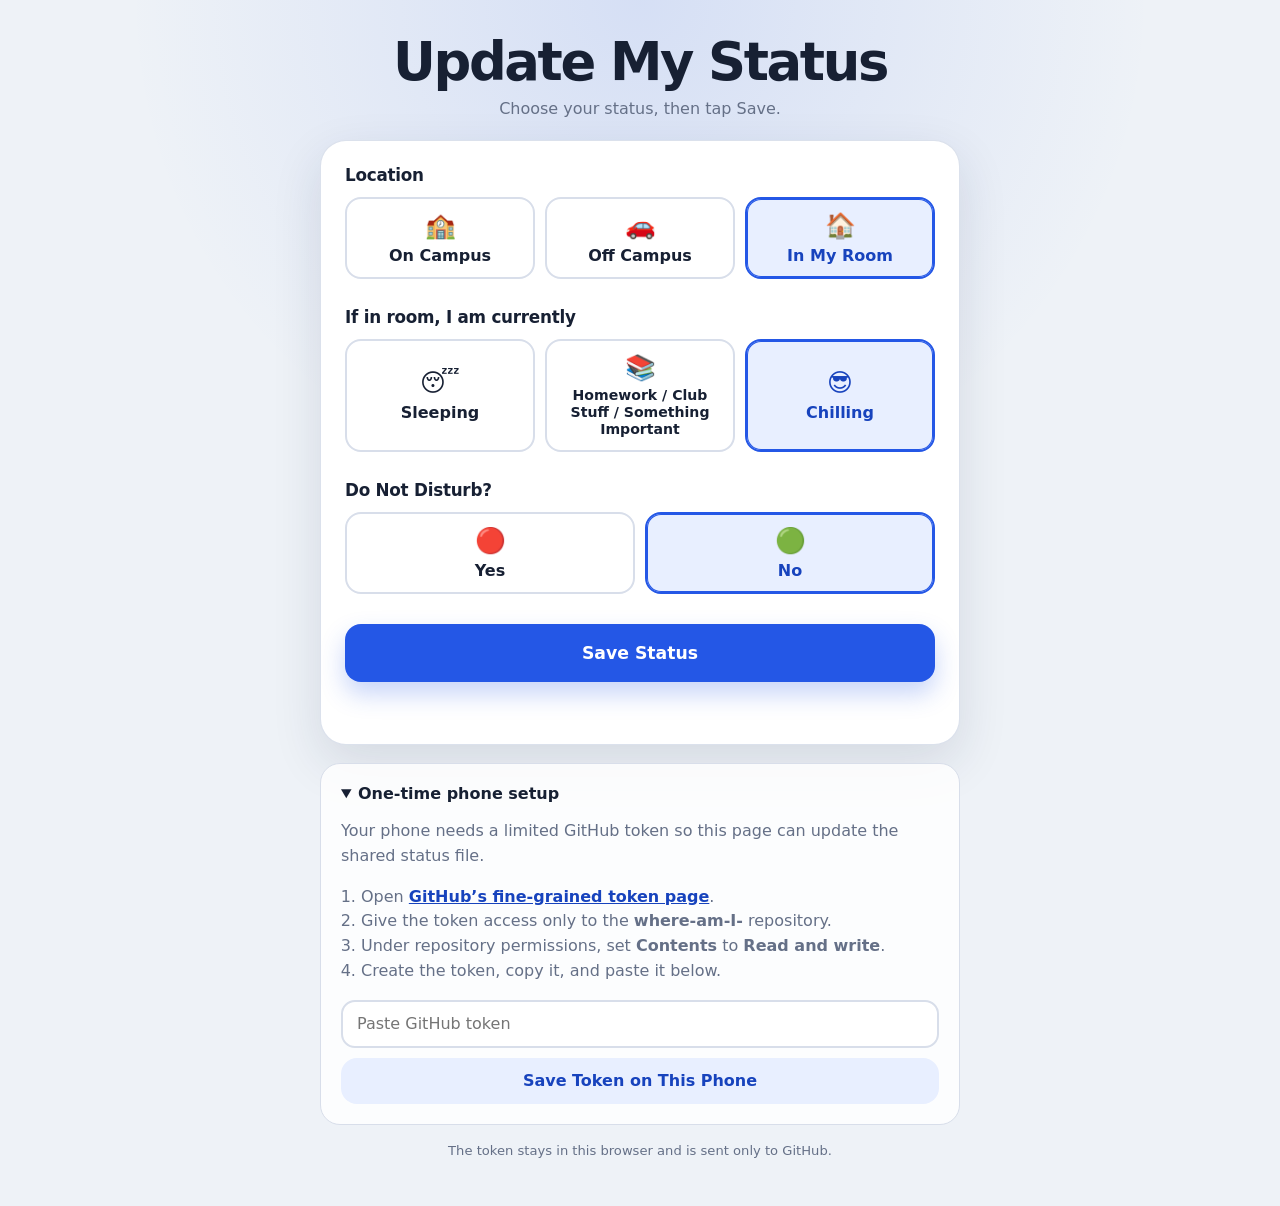
==== update.html @ cc8bf390 "Add files via upload" ====
<!doctype html>
<html lang="en">
<head>
  <meta charset="utf-8">
  <meta name="viewport" content="width=device-width, initial-scale=1, viewport-fit=cover">
  <meta name="theme-color" content="#2457e6">
  <meta name="description" content="Update location, room activity, and do not disturb status.">
  <title>Update My Status</title>
  <link rel="stylesheet" href="./styles.css?v=1">
</head>
<body>
  <main class="page-shell">
    <header class="page-header">
      <h1>Update My Status</h1>
      <p>Choose your status, then tap Save.</p>
    </header>

    <section class="card form-card">
      <div class="form-section">
        <h2>Location</h2>
        <div class="choice-grid location-grid" data-group="location">
          <button class="choice-button" type="button" data-value="campus" aria-pressed="false">
            <span class="choice-icon" aria-hidden="true">🏫</span>
            On Campus
          </button>
          <button class="choice-button" type="button" data-value="offCampus" aria-pressed="false">
            <span class="choice-icon" aria-hidden="true">🚗</span>
            Off Campus
          </button>
          <button class="choice-button" type="button" data-value="room" aria-pressed="true">
            <span class="choice-icon" aria-hidden="true">🏠</span>
            In My Room
          </button>
        </div>
      </div>

      <div id="activitySection" class="form-section">
        <h2>If in room, I am currently</h2>
        <div class="choice-grid" data-group="activity">
          <button class="choice-button" type="button" data-value="sleeping" aria-pressed="false">
            <span class="choice-icon" aria-hidden="true">😴</span>
            Sleeping
          </button>
          <button class="choice-button long-label" type="button" data-value="working" aria-pressed="false">
            <span class="choice-icon" aria-hidden="true">📚</span>
            Homework / Club Stuff / Something Important
          </button>
          <button class="choice-button" type="button" data-value="chilling" aria-pressed="true">
            <span class="choice-icon" aria-hidden="true">😎</span>
            Chilling
          </button>
        </div>
      </div>

      <div class="form-section">
        <h2>Do Not Disturb?</h2>
        <div class="choice-grid two" data-group="doNotDisturb">
          <button class="choice-button" type="button" data-value="true" aria-pressed="false">
            <span class="choice-icon" aria-hidden="true">🔴</span>
            Yes
          </button>
          <button class="choice-button" type="button" data-value="false" aria-pressed="true">
            <span class="choice-icon" aria-hidden="true">🟢</span>
            No
          </button>
        </div>
      </div>

      <button id="saveButton" class="save-button" type="button">Save Status</button>
      <p id="saveMessage" class="save-message" role="status" aria-live="polite"></p>
    </section>

    <details id="setupCard" class="setup-card">
      <summary>One-time phone setup</summary>
      <p>Your phone needs a limited GitHub token so this page can update the shared status file.</p>
      <ol>
        <li>Open <a href="https://github.com/settings/personal-access-tokens/new" target="_blank" rel="noreferrer">GitHub’s fine-grained token page</a>.</li>
        <li>Give the token access only to the <strong>where-am-I-</strong> repository.</li>
        <li>Under repository permissions, set <strong>Contents</strong> to <strong>Read and write</strong>.</li>
        <li>Create the token, copy it, and paste it below.</li>
      </ol>

      <div class="token-row">
        <input id="tokenInput" class="token-input" type="password" autocomplete="off" spellcheck="false" placeholder="Paste GitHub token">
        <button id="saveTokenButton" class="secondary-button" type="button">Save Token on This Phone</button>
      </div>

      <div id="connectionLine" class="connection-line hidden">
        <span>GitHub is connected on this phone.</span>
        <button id="forgetTokenButton" class="text-button" type="button">Forget token</button>
      </div>
    </details>

    <p class="footer-note">The token stays in this browser and is sent only to GitHub.</p>
  </main>

  <script>
    (() => {
      "use strict";

      const owner = "ajohnson2942";
      const repo = "where-am-I-";
      const branch = "main";
      const statusPath = "status.json";
      const tokenStorageKey = "whereAmI.githubToken.where-am-I-";

      const state = {
        location: "room",
        activity: "chilling",
        doNotDisturb: false
      };

      const activitySection = document.getElementById("activitySection");
      const saveButton = document.getElementById("saveButton");
      const saveMessage = document.getElementById("saveMessage");
      const setupCard = document.getElementById("setupCard");
      const tokenInput = document.getElementById("tokenInput");
      const saveTokenButton = document.getElementById("saveTokenButton");
      const forgetTokenButton = document.getElementById("forgetTokenButton");
      const connectionLine = document.getElementById("connectionLine");

      function getToken() {
        return localStorage.getItem(tokenStorageKey) || "";
      }

      function setMessage(text, type = "") {
        saveMessage.textContent = text;
        saveMessage.className = `save-message ${type}`.trim();
      }

      function updateTokenUi() {
        const connected = Boolean(getToken());
        connectionLine.classList.toggle("hidden", !connected);
        tokenInput.classList.toggle("hidden", connected);
        saveTokenButton.classList.toggle("hidden", connected);
        setupCard.open = !connected;
      }

      function updateActivityVisibility() {
        activitySection.classList.toggle("hidden", state.location !== "room");
      }

      function selectButton(groupName, value) {
        const group = document.querySelector(`[data-group="${groupName}"]`);
        if (!group) return;

        group.querySelectorAll(".choice-button").forEach(button => {
          button.setAttribute("aria-pressed", String(button.dataset.value === String(value)));
        });
      }

      function applyStateToButtons() {
        selectButton("location", state.location);
        selectButton("activity", state.activity);
        selectButton("doNotDisturb", state.doNotDisturb);
        updateActivityVisibility();
      }

      function decodeBase64Utf8(value) {
        const binary = atob(value.replace(/\n/g, ""));
        const bytes = Uint8Array.from(binary, character => character.charCodeAt(0));
        return new TextDecoder().decode(bytes);
      }

      function encodeBase64Utf8(value) {
        const bytes = new TextEncoder().encode(value);
        let binary = "";
        bytes.forEach(byte => {
          binary += String.fromCharCode(byte);
        });
        return btoa(binary);
      }

      async function getStatusFile(token = "") {
        const url = `https://api.github.com/repos/${owner}/${repo}/contents/${statusPath}?ref=${branch}&t=${Date.now()}`;
        const headers = {
          Accept: "application/vnd.github+json",
          "X-GitHub-Api-Version": "2022-11-28"
        };

        if (token) {
          headers.Authorization = `Bearer ${token}`;
        }

        const response = await fetch(url, {
          cache: "no-store",
          headers
        });

        if (!response.ok) {
          const body = await response.json().catch(() => ({}));
          throw new Error(body.message || `GitHub returned ${response.status}`);
        }

        return response.json();
      }

      async function loadCurrentStatus() {
        try {
          const file = await getStatusFile();
          const current = JSON.parse(decodeBase64Utf8(file.content));
          state.location = current.location || state.location;
          state.activity = current.activity || state.activity;
          state.doNotDisturb = Boolean(current.doNotDisturb);
          applyStateToButtons();
        } catch (error) {
          console.warn("Could not preload current status:", error);
        }
      }

      async function saveStatus() {
        const token = getToken();

        if (!token) {
          setupCard.open = true;
          tokenInput.focus();
          setMessage("Complete the one-time phone setup first.", "error");
          return;
        }

        saveButton.disabled = true;
        saveButton.textContent = "Saving…";
        setMessage("");

        try {
          const currentFile = await getStatusFile(token);
          const status = {
            location: state.location,
            activity: state.activity,
            doNotDisturb: state.doNotDisturb,
            updatedAt: new Date().toISOString()
          };

          const response = await fetch(`https://api.github.com/repos/${owner}/${repo}/contents/${statusPath}`, {
            method: "PUT",
            headers: {
              Accept: "application/vnd.github+json",
              Authorization: `Bearer ${token}`,
              "Content-Type": "application/json",
              "X-GitHub-Api-Version": "2022-11-28"
            },
            body: JSON.stringify({
              message: "Update room status",
              content: encodeBase64Utf8(`${JSON.stringify(status, null, 2)}\n`),
              sha: currentFile.sha,
              branch
            })
          });

          if (!response.ok) {
            const body = await response.json().catch(() => ({}));
            throw new Error(body.message || `GitHub returned ${response.status}`);
          }

          setMessage("Status updated everywhere.", "success");
        } catch (error) {
          console.error(error);
          setMessage(`Could not save: ${error.message}`, "error");
        } finally {
          saveButton.disabled = false;
          saveButton.textContent = "Save Status";
        }
      }

      document.querySelectorAll("[data-group]").forEach(group => {
        group.addEventListener("click", event => {
          const button = event.target.closest(".choice-button");
          if (!button) return;

          const groupName = group.dataset.group;
          const rawValue = button.dataset.value;

          if (groupName === "doNotDisturb") {
            state.doNotDisturb = rawValue === "true";
          } else {
            state[groupName] = rawValue;
          }

          selectButton(groupName, rawValue);
          updateActivityVisibility();
          setMessage("");
        });
      });

      saveButton.addEventListener("click", saveStatus);

      saveTokenButton.addEventListener("click", () => {
        const token = tokenInput.value.trim();

        if (!token) {
          setMessage("Paste your GitHub token first.", "error");
          return;
        }

        localStorage.setItem(tokenStorageKey, token);
        tokenInput.value = "";
        updateTokenUi();
        setMessage("Phone connected. You can now save your status.", "success");
      });

      forgetTokenButton.addEventListener("click", () => {
        localStorage.removeItem(tokenStorageKey);
        updateTokenUi();
        setMessage("The saved token was removed from this phone.");
      });

      updateTokenUi();
      applyStateToButtons();
      loadCurrentStatus();

    })();
  </script>
</body>
</html>
---- styles.css ----
:root {
  color-scheme: light;
  --background: #eef2f7;
  --card: #ffffff;
  --text: #172033;
  --muted: #657087;
  --border: #d8deea;
  --primary: #2457e6;
  --primary-dark: #1743bd;
  --selected-bg: #e8efff;
  --success: #137a3e;
  --success-bg: #e5f7ec;
  --danger: #b42318;
  --danger-bg: #fee9e7;
  --shadow: 0 18px 50px rgba(25, 39, 72, 0.12);
}

* {
  box-sizing: border-box;
}

html {
  min-height: 100%;
  background: var(--background);
}

body {
  min-height: 100vh;
  margin: 0;
  color: var(--text);
  background:
    radial-gradient(circle at top, rgba(36, 87, 230, 0.12), transparent 32rem),
    var(--background);
  font-family: Inter, ui-sans-serif, system-ui, -apple-system, BlinkMacSystemFont, "Segoe UI", sans-serif;
}

button,
input {
  font: inherit;
}

.page-shell {
  width: min(100% - 28px, 640px);
  margin: 0 auto;
  padding: 36px 0 48px;
}

.page-header {
  margin-bottom: 22px;
  text-align: center;
}

.page-header h1 {
  margin: 0;
  font-size: clamp(2rem, 8vw, 3.3rem);
  line-height: 1;
  letter-spacing: -0.045em;
}

.page-header p {
  margin: 10px 0 0;
  color: var(--muted);
  font-size: 1rem;
}

.card {
  overflow: hidden;
  border: 1px solid rgba(216, 222, 234, 0.9);
  border-radius: 26px;
  background: var(--card);
  box-shadow: var(--shadow);
}

.status-section {
  padding: 26px;
  text-align: center;
}

.status-section + .status-section {
  border-top: 1px solid var(--border);
}

.status-label {
  margin: 0 0 13px;
  color: var(--muted);
  font-size: 0.84rem;
  font-weight: 800;
  letter-spacing: 0.11em;
  text-transform: uppercase;
}

.status-value {
  display: flex;
  align-items: center;
  justify-content: center;
  gap: 12px;
  margin: 0;
  font-size: clamp(1.65rem, 7vw, 2.35rem);
  font-weight: 850;
  line-height: 1.12;
  letter-spacing: -0.035em;
}

.status-value.long {
  font-size: clamp(1.35rem, 5.5vw, 1.9rem);
}

.status-icon {
  flex: 0 0 auto;
  font-size: 1.05em;
}

.dnd-pill {
  display: inline-flex;
  min-width: 112px;
  align-items: center;
  justify-content: center;
  border-radius: 999px;
  padding: 10px 24px;
  font-size: 1.45rem;
  font-weight: 900;
}

.dnd-pill.yes {
  color: var(--danger);
  background: var(--danger-bg);
}

.dnd-pill.no {
  color: var(--success);
  background: var(--success-bg);
}

.loading,
.error-message {
  padding: 44px 26px;
  text-align: center;
}

.loading {
  color: var(--muted);
}

.error-message {
  color: var(--danger);
  font-weight: 700;
}

.form-card {
  padding: 24px;
}

.form-section + .form-section {
  margin-top: 28px;
}

.form-section h2 {
  margin: 0 0 12px;
  font-size: 1.05rem;
  letter-spacing: -0.015em;
}

.choice-grid {
  display: grid;
  grid-template-columns: repeat(3, minmax(0, 1fr));
  gap: 10px;
}

.choice-grid.two {
  grid-template-columns: repeat(2, minmax(0, 1fr));
}

.choice-button {
  min-height: 74px;
  border: 2px solid var(--border);
  border-radius: 16px;
  padding: 12px 10px;
  color: var(--text);
  background: #fff;
  cursor: pointer;
  font-weight: 750;
  line-height: 1.2;
  transition: border-color 120ms ease, background 120ms ease, transform 120ms ease;
  -webkit-tap-highlight-color: transparent;
}

.choice-button:active {
  transform: scale(0.98);
}

.choice-button[aria-pressed="true"] {
  border-color: var(--primary);
  color: var(--primary-dark);
  background: var(--selected-bg);
  box-shadow: inset 0 0 0 1px var(--primary);
}

.choice-button .choice-icon {
  display: block;
  margin-bottom: 5px;
  font-size: 1.55rem;
}

.choice-button.long-label {
  font-size: 0.88rem;
}

.save-button,
.secondary-button {
  width: 100%;
  border: 0;
  border-radius: 16px;
  cursor: pointer;
  font-weight: 850;
  -webkit-tap-highlight-color: transparent;
}

.save-button {
  min-height: 58px;
  margin-top: 30px;
  color: #fff;
  background: var(--primary);
  font-size: 1.08rem;
  box-shadow: 0 12px 24px rgba(36, 87, 230, 0.25);
}

.save-button:hover {
  background: var(--primary-dark);
}

.save-button:disabled {
  cursor: wait;
  opacity: 0.64;
}

.secondary-button {
  min-height: 46px;
  color: var(--primary-dark);
  background: var(--selected-bg);
}

.setup-card {
  margin-top: 18px;
  padding: 20px;
  border: 1px solid var(--border);
  border-radius: 20px;
  background: rgba(255, 255, 255, 0.84);
}

.setup-card summary {
  cursor: pointer;
  font-weight: 850;
}

.setup-card p,
.setup-card ol {
  color: var(--muted);
  line-height: 1.55;
}

.setup-card ol {
  padding-left: 1.25rem;
}

.setup-card a {
  color: var(--primary-dark);
  font-weight: 750;
}

.token-row {
  display: grid;
  gap: 10px;
}

.token-input {
  width: 100%;
  min-height: 48px;
  border: 2px solid var(--border);
  border-radius: 14px;
  padding: 0 14px;
  color: var(--text);
  background: #fff;
}

.token-input:focus {
  border-color: var(--primary);
  outline: 3px solid rgba(36, 87, 230, 0.14);
}

.connection-line {
  display: flex;
  align-items: center;
  justify-content: space-between;
  gap: 12px;
  margin-top: 14px;
  color: var(--muted);
  font-size: 0.9rem;
}

.text-button {
  border: 0;
  padding: 4px;
  color: var(--danger);
  background: transparent;
  cursor: pointer;
  font-weight: 750;
}

.save-message {
  min-height: 24px;
  margin: 14px 0 0;
  text-align: center;
  font-weight: 750;
}

.save-message.success {
  color: var(--success);
}

.save-message.error {
  color: var(--danger);
}

.hidden {
  display: none !important;
}

.footer-note {
  margin: 18px 0 0;
  color: var(--muted);
  text-align: center;
  font-size: 0.82rem;
}

@media (max-width: 520px) {
  .page-shell {
    padding-top: 24px;
  }

  .status-section,
  .form-card {
    padding: 20px;
  }

  .choice-grid {
    grid-template-columns: 1fr;
  }

  .choice-grid.location-grid {
    grid-template-columns: repeat(3, minmax(0, 1fr));
  }

  .location-grid .choice-button {
    min-height: 88px;
    padding-inline: 5px;
    font-size: 0.82rem;
  }
}

@media (prefers-reduced-motion: reduce) {
  * {
    scroll-behavior: auto !important;
    transition: none !important;
  }
}
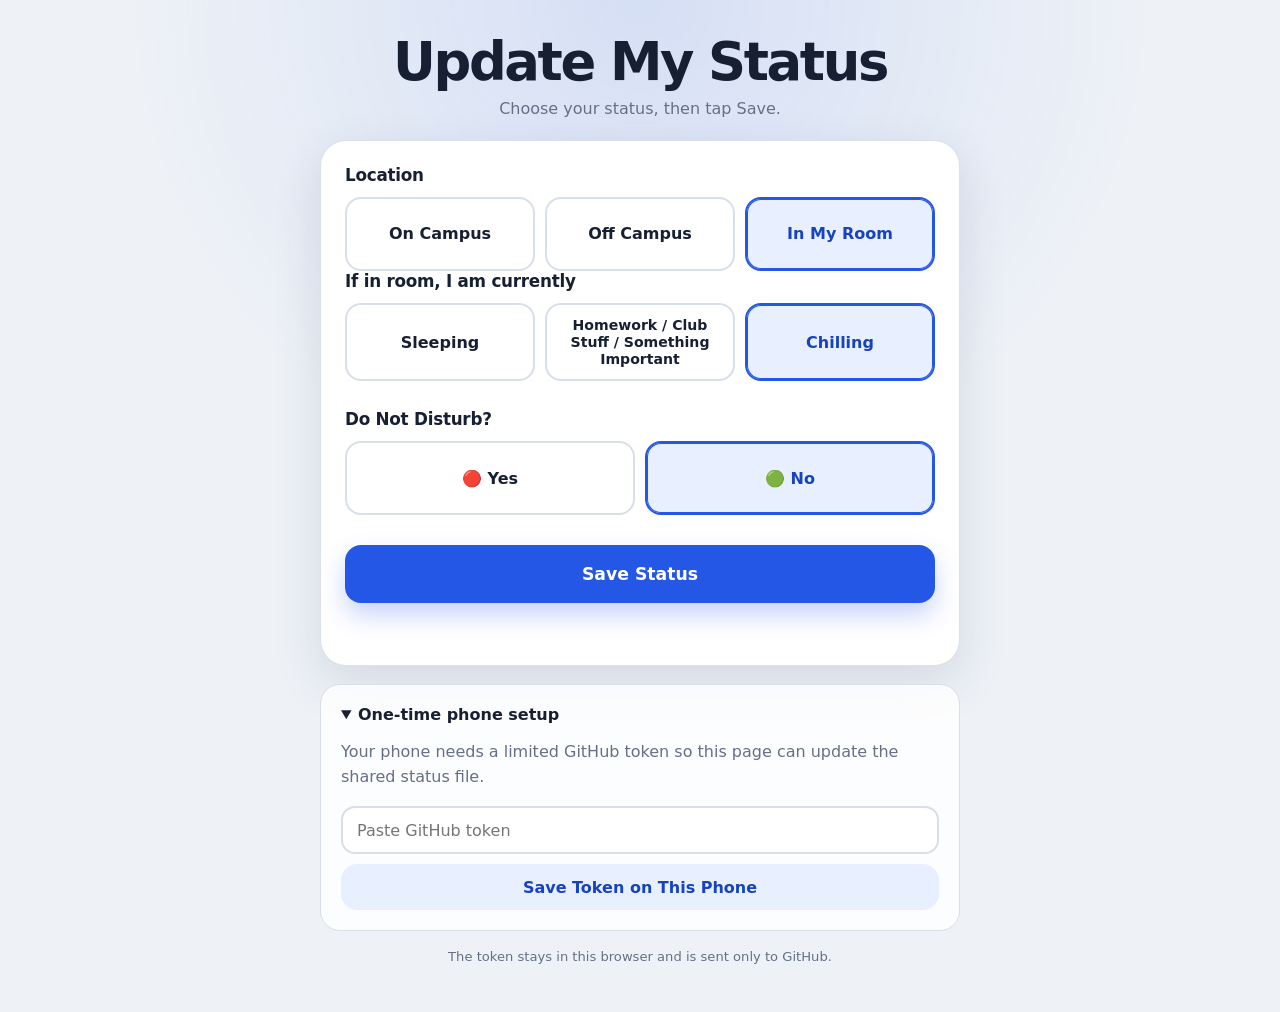
==== commit aa129ce0: "Simplify status display and room-only options" ====
--- a/update.html
+++ b/update.html
@@ -6,7 +6,7 @@
   <meta name="theme-color" content="#2457e6">
   <meta name="description" content="Update location, room activity, and do not disturb status.">
   <title>Update My Status</title>
-  <link rel="stylesheet" href="./styles.css?v=1">
+  <link rel="stylesheet" href="./styles.css?v=2">
 </head>
 <body>
   <main class="page-shell">
@@ -19,50 +19,28 @@
       <div class="form-section">
         <h2>Location</h2>
         <div class="choice-grid location-grid" data-group="location">
-          <button class="choice-button" type="button" data-value="campus" aria-pressed="false">
-            <span class="choice-icon" aria-hidden="true">🏫</span>
-            On Campus
-          </button>
-          <button class="choice-button" type="button" data-value="offCampus" aria-pressed="false">
-            <span class="choice-icon" aria-hidden="true">🚗</span>
-            Off Campus
-          </button>
-          <button class="choice-button" type="button" data-value="room" aria-pressed="true">
-            <span class="choice-icon" aria-hidden="true">🏠</span>
-            In My Room
-          </button>
+          <button class="choice-button" type="button" data-value="campus" aria-pressed="false">On Campus</button>
+          <button class="choice-button" type="button" data-value="offCampus" aria-pressed="false">Off Campus</button>
+          <button class="choice-button" type="button" data-value="room" aria-pressed="true">In My Room</button>
         </div>
       </div>
 
-      <div id="activitySection" class="form-section">
-        <h2>If in room, I am currently</h2>
-        <div class="choice-grid" data-group="activity">
-          <button class="choice-button" type="button" data-value="sleeping" aria-pressed="false">
-            <span class="choice-icon" aria-hidden="true">😴</span>
-            Sleeping
-          </button>
-          <button class="choice-button long-label" type="button" data-value="working" aria-pressed="false">
-            <span class="choice-icon" aria-hidden="true">📚</span>
-            Homework / Club Stuff / Something Important
-          </button>
-          <button class="choice-button" type="button" data-value="chilling" aria-pressed="true">
-            <span class="choice-icon" aria-hidden="true">😎</span>
-            Chilling
-          </button>
+      <div id="roomOnlySection">
+        <div id="activitySection" class="form-section">
+          <h2>If in room, I am currently</h2>
+          <div class="choice-grid" data-group="activity">
+            <button class="choice-button" type="button" data-value="sleeping" aria-pressed="false">Sleeping</button>
+            <button class="choice-button long-label" type="button" data-value="working" aria-pressed="false">Homework / Club Stuff / Something Important</button>
+            <button class="choice-button" type="button" data-value="chilling" aria-pressed="true">Chilling</button>
+          </div>
         </div>
-      </div>
-
-      <div class="form-section">
-        <h2>Do Not Disturb?</h2>
-        <div class="choice-grid two" data-group="doNotDisturb">
-          <button class="choice-button" type="button" data-value="true" aria-pressed="false">
-            <span class="choice-icon" aria-hidden="true">🔴</span>
-            Yes
-          </button>
-          <button class="choice-button" type="button" data-value="false" aria-pressed="true">
-            <span class="choice-icon" aria-hidden="true">🟢</span>
-            No
-          </button>
+
+        <div class="form-section">
+          <h2>Do Not Disturb?</h2>
+          <div class="choice-grid two" data-group="doNotDisturb">
+            <button class="choice-button" type="button" data-value="true" aria-pressed="false"><span aria-hidden="true">🔴</span> Yes</button>
+            <button class="choice-button" type="button" data-value="false" aria-pressed="true"><span aria-hidden="true">🟢</span> No</button>
+          </div>
         </div>
       </div>
 
@@ -73,18 +51,10 @@
     <details id="setupCard" class="setup-card">
       <summary>One-time phone setup</summary>
       <p>Your phone needs a limited GitHub token so this page can update the shared status file.</p>
-      <ol>
-        <li>Open <a href="https://github.com/settings/personal-access-tokens/new" target="_blank" rel="noreferrer">GitHub’s fine-grained token page</a>.</li>
-        <li>Give the token access only to the <strong>where-am-I-</strong> repository.</li>
-        <li>Under repository permissions, set <strong>Contents</strong> to <strong>Read and write</strong>.</li>
-        <li>Create the token, copy it, and paste it below.</li>
-      </ol>
-
       <div class="token-row">
         <input id="tokenInput" class="token-input" type="password" autocomplete="off" spellcheck="false" placeholder="Paste GitHub token">
         <button id="saveTokenButton" class="secondary-button" type="button">Save Token on This Phone</button>
       </div>
-
       <div id="connectionLine" class="connection-line hidden">
         <span>GitHub is connected on this phone.</span>
         <button id="forgetTokenButton" class="text-button" type="button">Forget token</button>
@@ -99,18 +69,14 @@
       "use strict";
 
       const owner = "ajohnson2942";
-      const repo = "where-am-I-";
+      const repo = "Where-am-I-";
       const branch = "main";
       const statusPath = "status.json";
       const tokenStorageKey = "whereAmI.githubToken.where-am-I-";
 
-      const state = {
-        location: "room",
-        activity: "chilling",
-        doNotDisturb: false
-      };
-
-      const activitySection = document.getElementById("activitySection");
+      const state = { location: "room", activity: "chilling", doNotDisturb: false };
+
+      const roomOnlySection = document.getElementById("roomOnlySection");
       const saveButton = document.getElementById("saveButton");
       const saveMessage = document.getElementById("saveMessage");
       const setupCard = document.getElementById("setupCard");
@@ -119,9 +85,7 @@
       const forgetTokenButton = document.getElementById("forgetTokenButton");
       const connectionLine = document.getElementById("connectionLine");
 
-      function getToken() {
-        return localStorage.getItem(tokenStorageKey) || "";
-      }
+      function getToken() { return localStorage.getItem(tokenStorageKey) || ""; }
 
       function setMessage(text, type = "") {
         saveMessage.textContent = text;
@@ -136,14 +100,13 @@
         setupCard.open = !connected;
       }
 
-      function updateActivityVisibility() {
-        activitySection.classList.toggle("hidden", state.location !== "room");
+      function updateRoomOnlyVisibility() {
+        roomOnlySection.classList.toggle("hidden", state.location !== "room");
       }
 
       function selectButton(groupName, value) {
         const group = document.querySelector(`[data-group="${groupName}"]`);
         if (!group) return;
-
         group.querySelectorAll(".choice-button").forEach(button => {
           button.setAttribute("aria-pressed", String(button.dataset.value === String(value)));
         });
@@ -153,7 +116,7 @@
         selectButton("location", state.location);
         selectButton("activity", state.activity);
         selectButton("doNotDisturb", state.doNotDisturb);
-        updateActivityVisibility();
+        updateRoomOnlyVisibility();
       }
 
       function decodeBase64Utf8(value) {
@@ -165,33 +128,19 @@
       function encodeBase64Utf8(value) {
         const bytes = new TextEncoder().encode(value);
         let binary = "";
-        bytes.forEach(byte => {
-          binary += String.fromCharCode(byte);
-        });
+        bytes.forEach(byte => { binary += String.fromCharCode(byte); });
         return btoa(binary);
       }
 
       async function getStatusFile(token = "") {
         const url = `https://api.github.com/repos/${owner}/${repo}/contents/${statusPath}?ref=${branch}&t=${Date.now()}`;
-        const headers = {
-          Accept: "application/vnd.github+json",
-          "X-GitHub-Api-Version": "2022-11-28"
-        };
-
-        if (token) {
-          headers.Authorization = `Bearer ${token}`;
-        }
-
-        const response = await fetch(url, {
-          cache: "no-store",
-          headers
-        });
-
+        const headers = { Accept: "application/vnd.github+json", "X-GitHub-Api-Version": "2022-11-28" };
+        if (token) headers.Authorization = `Bearer ${token}`;
+        const response = await fetch(url, { cache: "no-store", headers });
         if (!response.ok) {
           const body = await response.json().catch(() => ({}));
           throw new Error(body.message || `GitHub returned ${response.status}`);
         }
-
         return response.json();
       }
 
@@ -210,7 +159,6 @@
 
       async function saveStatus() {
         const token = getToken();
-
         if (!token) {
           setupCard.open = true;
           tokenInput.focus();
@@ -251,7 +199,6 @@
             const body = await response.json().catch(() => ({}));
             throw new Error(body.message || `GitHub returned ${response.status}`);
           }
-
           setMessage("Status updated everywhere.", "success");
         } catch (error) {
           console.error(error);
@@ -266,38 +213,28 @@
         group.addEventListener("click", event => {
           const button = event.target.closest(".choice-button");
           if (!button) return;
-
           const groupName = group.dataset.group;
           const rawValue = button.dataset.value;
-
-          if (groupName === "doNotDisturb") {
-            state.doNotDisturb = rawValue === "true";
-          } else {
-            state[groupName] = rawValue;
-          }
-
+          if (groupName === "doNotDisturb") state.doNotDisturb = rawValue === "true";
+          else state[groupName] = rawValue;
           selectButton(groupName, rawValue);
-          updateActivityVisibility();
+          updateRoomOnlyVisibility();
           setMessage("");
         });
       });
 
       saveButton.addEventListener("click", saveStatus);
-
       saveTokenButton.addEventListener("click", () => {
         const token = tokenInput.value.trim();
-
         if (!token) {
           setMessage("Paste your GitHub token first.", "error");
           return;
         }
-
         localStorage.setItem(tokenStorageKey, token);
         tokenInput.value = "";
         updateTokenUi();
         setMessage("Phone connected. You can now save your status.", "success");
       });
-
       forgetTokenButton.addEventListener("click", () => {
         localStorage.removeItem(tokenStorageKey);
         updateTokenUi();
@@ -307,7 +244,6 @@
       updateTokenUi();
       applyStateToButtons();
       loadCurrentStatus();
-
     })();
   </script>
 </body>
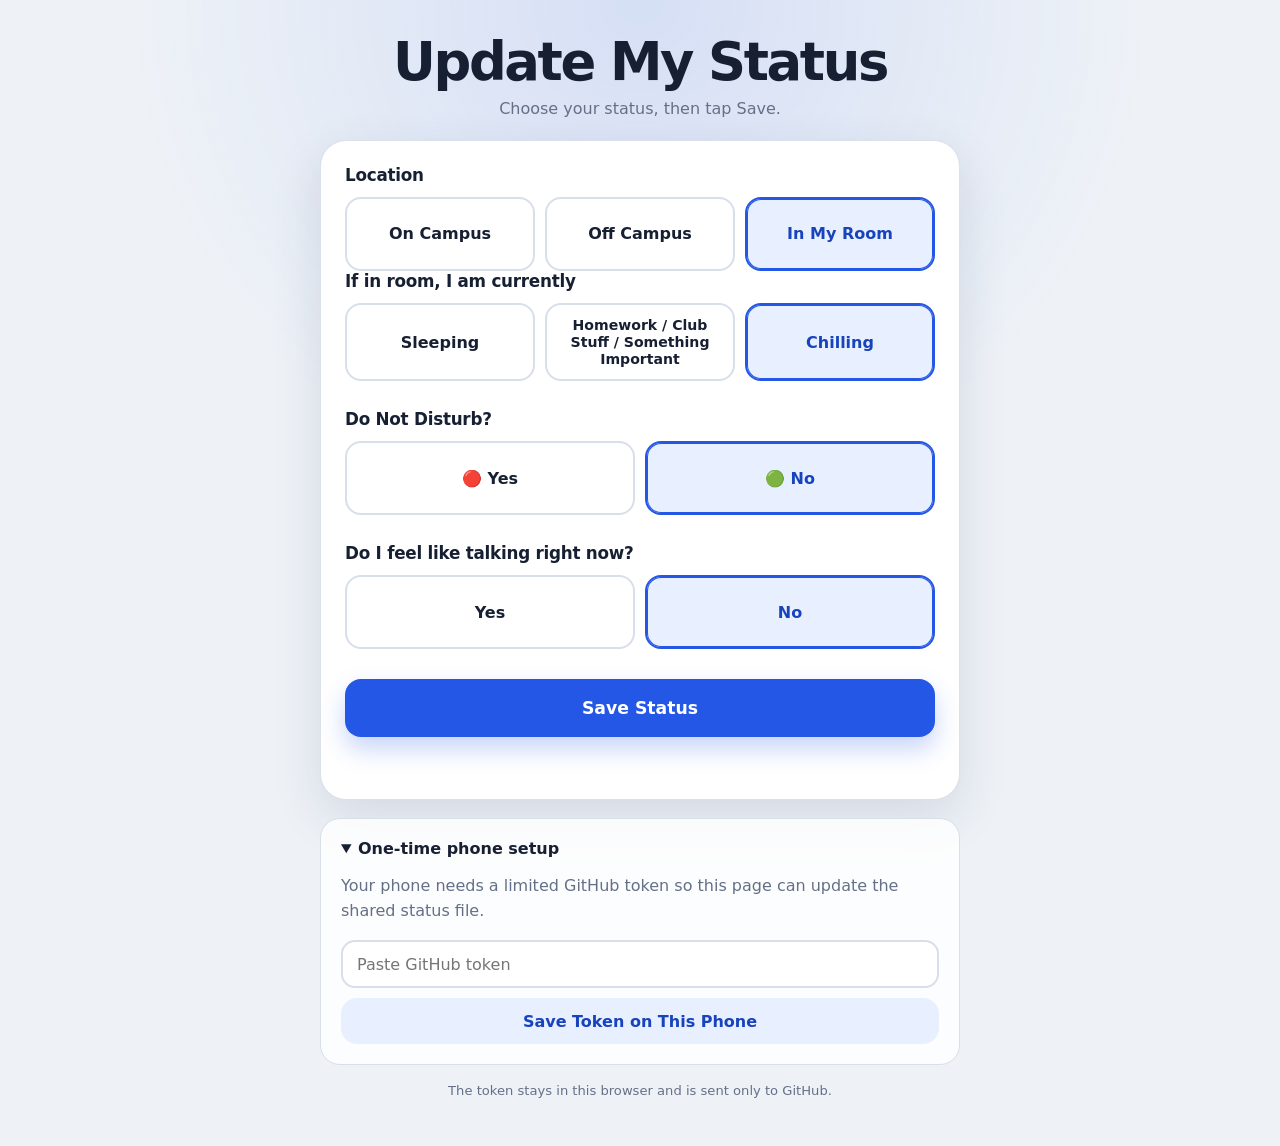
==== commit df341c06: "Add talking right now status" ====
--- a/update.html
+++ b/update.html
@@ -4,9 +4,9 @@
   <meta charset="utf-8">
   <meta name="viewport" content="width=device-width, initial-scale=1, viewport-fit=cover">
   <meta name="theme-color" content="#2457e6">
-  <meta name="description" content="Update location, room activity, and do not disturb status.">
+  <meta name="description" content="Update location, room activity, and availability status.">
   <title>Update My Status</title>
-  <link rel="stylesheet" href="./styles.css?v=2">
+  <link rel="stylesheet" href="./styles.css?v=3">
 </head>
 <body>
   <main class="page-shell">
@@ -26,7 +26,7 @@
       </div>
 
       <div id="roomOnlySection">
-        <div id="activitySection" class="form-section">
+        <div class="form-section">
           <h2>If in room, I am currently</h2>
           <div class="choice-grid" data-group="activity">
             <button class="choice-button" type="button" data-value="sleeping" aria-pressed="false">Sleeping</button>
@@ -42,6 +42,14 @@
             <button class="choice-button" type="button" data-value="false" aria-pressed="true"><span aria-hidden="true">🟢</span> No</button>
           </div>
         </div>
+
+        <div class="form-section">
+          <h2>Do I feel like talking right now?</h2>
+          <div class="choice-grid two" data-group="feelsLikeTalking">
+            <button class="choice-button" type="button" data-value="true" aria-pressed="false">Yes</button>
+            <button class="choice-button" type="button" data-value="false" aria-pressed="true">No</button>
+          </div>
+        </div>
       </div>
 
       <button id="saveButton" class="save-button" type="button">Save Status</button>
@@ -67,15 +75,12 @@
   <script>
     (() => {
       "use strict";
-
       const owner = "ajohnson2942";
       const repo = "Where-am-I-";
       const branch = "main";
       const statusPath = "status.json";
       const tokenStorageKey = "whereAmI.githubToken.where-am-I-";
-
-      const state = { location: "room", activity: "chilling", doNotDisturb: false };
-
+      const state = { location: "room", activity: "chilling", doNotDisturb: false, feelsLikeTalking: false };
       const roomOnlySection = document.getElementById("roomOnlySection");
       const saveButton = document.getElementById("saveButton");
       const saveMessage = document.getElementById("saveMessage");
@@ -86,12 +91,7 @@
       const connectionLine = document.getElementById("connectionLine");
 
       function getToken() { return localStorage.getItem(tokenStorageKey) || ""; }
-
-      function setMessage(text, type = "") {
-        saveMessage.textContent = text;
-        saveMessage.className = `save-message ${type}`.trim();
-      }
-
+      function setMessage(text, type = "") { saveMessage.textContent = text; saveMessage.className = `save-message ${type}`.trim(); }
       function updateTokenUi() {
         const connected = Boolean(getToken());
         connectionLine.classList.toggle("hidden", !connected);
@@ -99,11 +99,7 @@
         saveTokenButton.classList.toggle("hidden", connected);
         setupCard.open = !connected;
       }
-
-      function updateRoomOnlyVisibility() {
-        roomOnlySection.classList.toggle("hidden", state.location !== "room");
-      }
-
+      function updateRoomOnlyVisibility() { roomOnlySection.classList.toggle("hidden", state.location !== "room"); }
       function selectButton(groupName, value) {
         const group = document.querySelector(`[data-group="${groupName}"]`);
         if (!group) return;
@@ -111,27 +107,24 @@
           button.setAttribute("aria-pressed", String(button.dataset.value === String(value)));
         });
       }
-
       function applyStateToButtons() {
         selectButton("location", state.location);
         selectButton("activity", state.activity);
         selectButton("doNotDisturb", state.doNotDisturb);
+        selectButton("feelsLikeTalking", state.feelsLikeTalking);
         updateRoomOnlyVisibility();
       }
-
       function decodeBase64Utf8(value) {
         const binary = atob(value.replace(/\n/g, ""));
         const bytes = Uint8Array.from(binary, character => character.charCodeAt(0));
         return new TextDecoder().decode(bytes);
       }
-
       function encodeBase64Utf8(value) {
         const bytes = new TextEncoder().encode(value);
         let binary = "";
         bytes.forEach(byte => { binary += String.fromCharCode(byte); });
         return btoa(binary);
       }
-
       async function getStatusFile(token = "") {
         const url = `https://api.github.com/repos/${owner}/${repo}/contents/${statusPath}?ref=${branch}&t=${Date.now()}`;
         const headers = { Accept: "application/vnd.github+json", "X-GitHub-Api-Version": "2022-11-28" };
@@ -143,7 +136,6 @@
         }
         return response.json();
       }
-
       async function loadCurrentStatus() {
         try {
           const file = await getStatusFile();
@@ -151,12 +143,12 @@
           state.location = current.location || state.location;
           state.activity = current.activity || state.activity;
           state.doNotDisturb = Boolean(current.doNotDisturb);
+          state.feelsLikeTalking = Boolean(current.feelsLikeTalking);
           applyStateToButtons();
         } catch (error) {
           console.warn("Could not preload current status:", error);
         }
       }
-
       async function saveStatus() {
         const token = getToken();
         if (!token) {
@@ -165,20 +157,18 @@
           setMessage("Complete the one-time phone setup first.", "error");
           return;
         }
-
         saveButton.disabled = true;
         saveButton.textContent = "Saving…";
         setMessage("");
-
         try {
           const currentFile = await getStatusFile(token);
           const status = {
             location: state.location,
             activity: state.activity,
             doNotDisturb: state.doNotDisturb,
+            feelsLikeTalking: state.feelsLikeTalking,
             updatedAt: new Date().toISOString()
           };
-
           const response = await fetch(`https://api.github.com/repos/${owner}/${repo}/contents/${statusPath}`, {
             method: "PUT",
             headers: {
@@ -194,7 +184,6 @@
               branch
             })
           });
-
           if (!response.ok) {
             const body = await response.json().catch(() => ({}));
             throw new Error(body.message || `GitHub returned ${response.status}`);
@@ -208,21 +197,19 @@
           saveButton.textContent = "Save Status";
         }
       }
-
       document.querySelectorAll("[data-group]").forEach(group => {
         group.addEventListener("click", event => {
           const button = event.target.closest(".choice-button");
           if (!button) return;
           const groupName = group.dataset.group;
           const rawValue = button.dataset.value;
-          if (groupName === "doNotDisturb") state.doNotDisturb = rawValue === "true";
+          if (groupName === "doNotDisturb" || groupName === "feelsLikeTalking") state[groupName] = rawValue === "true";
           else state[groupName] = rawValue;
           selectButton(groupName, rawValue);
           updateRoomOnlyVisibility();
           setMessage("");
         });
       });
-
       saveButton.addEventListener("click", saveStatus);
       saveTokenButton.addEventListener("click", () => {
         const token = tokenInput.value.trim();
@@ -240,7 +227,6 @@
         updateTokenUi();
         setMessage("The saved token was removed from this phone.");
       });
-
       updateTokenUi();
       applyStateToButtons();
       loadCurrentStatus();
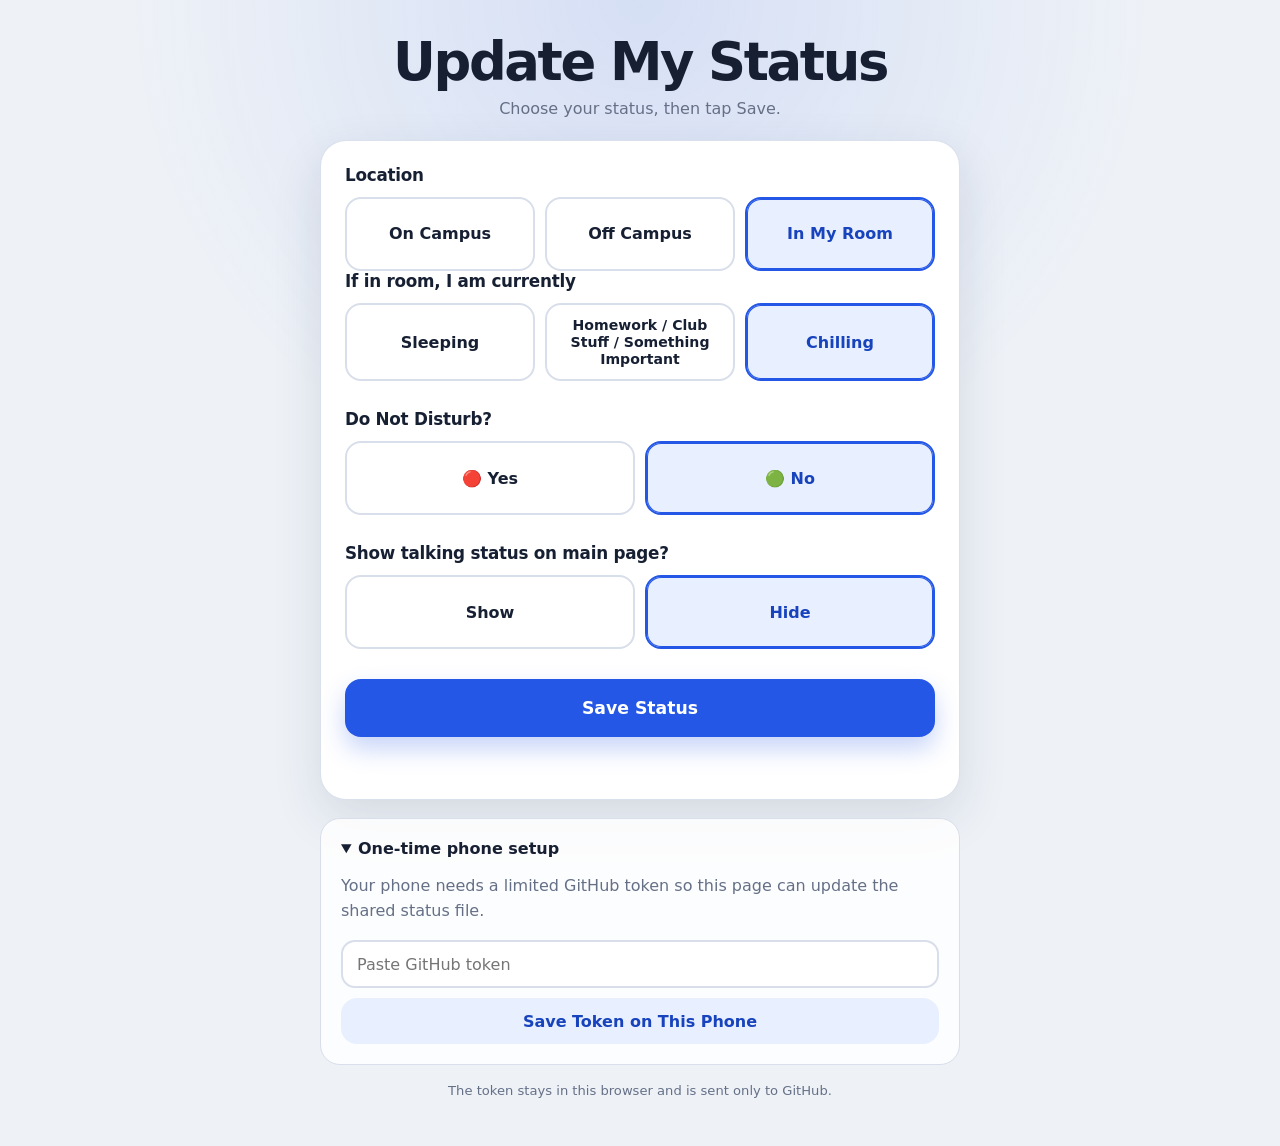
==== commit b7f20447: "Make talking status optional" ====
--- a/update.html
+++ b/update.html
@@ -6,7 +6,7 @@
   <meta name="theme-color" content="#2457e6">
   <meta name="description" content="Update location, room activity, and availability status.">
   <title>Update My Status</title>
-  <link rel="stylesheet" href="./styles.css?v=3">
+  <link rel="stylesheet" href="./styles.css?v=4">
 </head>
 <body>
   <main class="page-shell">
@@ -44,6 +44,14 @@
         </div>
 
         <div class="form-section">
+          <h2>Show talking status on main page?</h2>
+          <div class="choice-grid two" data-group="showTalkingStatus">
+            <button class="choice-button" type="button" data-value="true" aria-pressed="false">Show</button>
+            <button class="choice-button" type="button" data-value="false" aria-pressed="true">Hide</button>
+          </div>
+        </div>
+
+        <div id="talkingStatusSection" class="form-section hidden">
           <h2>Do I feel like talking right now?</h2>
           <div class="choice-grid two" data-group="feelsLikeTalking">
             <button class="choice-button" type="button" data-value="true" aria-pressed="false">Yes</button>
@@ -80,8 +88,16 @@
       const branch = "main";
       const statusPath = "status.json";
       const tokenStorageKey = "whereAmI.githubToken.where-am-I-";
-      const state = { location: "room", activity: "chilling", doNotDisturb: false, feelsLikeTalking: false };
+      const state = {
+        location: "room",
+        activity: "chilling",
+        doNotDisturb: false,
+        showTalkingStatus: false,
+        feelsLikeTalking: false
+      };
+
       const roomOnlySection = document.getElementById("roomOnlySection");
+      const talkingStatusSection = document.getElementById("talkingStatusSection");
       const saveButton = document.getElementById("saveButton");
       const saveMessage = document.getElementById("saveMessage");
       const setupCard = document.getElementById("setupCard");
@@ -99,7 +115,11 @@
         saveTokenButton.classList.toggle("hidden", connected);
         setupCard.open = !connected;
       }
-      function updateRoomOnlyVisibility() { roomOnlySection.classList.toggle("hidden", state.location !== "room"); }
+      function updateConditionalVisibility() {
+        const inRoom = state.location === "room";
+        roomOnlySection.classList.toggle("hidden", !inRoom);
+        talkingStatusSection.classList.toggle("hidden", !inRoom || !state.showTalkingStatus);
+      }
       function selectButton(groupName, value) {
         const group = document.querySelector(`[data-group="${groupName}"]`);
         if (!group) return;
@@ -111,8 +131,9 @@
         selectButton("location", state.location);
         selectButton("activity", state.activity);
         selectButton("doNotDisturb", state.doNotDisturb);
+        selectButton("showTalkingStatus", state.showTalkingStatus);
         selectButton("feelsLikeTalking", state.feelsLikeTalking);
-        updateRoomOnlyVisibility();
+        updateConditionalVisibility();
       }
       function decodeBase64Utf8(value) {
         const binary = atob(value.replace(/\n/g, ""));
@@ -143,6 +164,7 @@
           state.location = current.location || state.location;
           state.activity = current.activity || state.activity;
           state.doNotDisturb = Boolean(current.doNotDisturb);
+          state.showTalkingStatus = Boolean(current.showTalkingStatus);
           state.feelsLikeTalking = Boolean(current.feelsLikeTalking);
           applyStateToButtons();
         } catch (error) {
@@ -166,6 +188,7 @@
             location: state.location,
             activity: state.activity,
             doNotDisturb: state.doNotDisturb,
+            showTalkingStatus: state.showTalkingStatus,
             feelsLikeTalking: state.feelsLikeTalking,
             updatedAt: new Date().toISOString()
           };
@@ -197,19 +220,21 @@
           saveButton.textContent = "Save Status";
         }
       }
+
       document.querySelectorAll("[data-group]").forEach(group => {
         group.addEventListener("click", event => {
           const button = event.target.closest(".choice-button");
           if (!button) return;
           const groupName = group.dataset.group;
           const rawValue = button.dataset.value;
-          if (groupName === "doNotDisturb" || groupName === "feelsLikeTalking") state[groupName] = rawValue === "true";
+          if (["doNotDisturb", "showTalkingStatus", "feelsLikeTalking"].includes(groupName)) state[groupName] = rawValue === "true";
           else state[groupName] = rawValue;
           selectButton(groupName, rawValue);
-          updateRoomOnlyVisibility();
+          updateConditionalVisibility();
           setMessage("");
         });
       });
+
       saveButton.addEventListener("click", saveStatus);
       saveTokenButton.addEventListener("click", () => {
         const token = tokenInput.value.trim();
@@ -227,6 +252,7 @@
         updateTokenUi();
         setMessage("The saved token was removed from this phone.");
       });
+
       updateTokenUi();
       applyStateToButtons();
       loadCurrentStatus();
